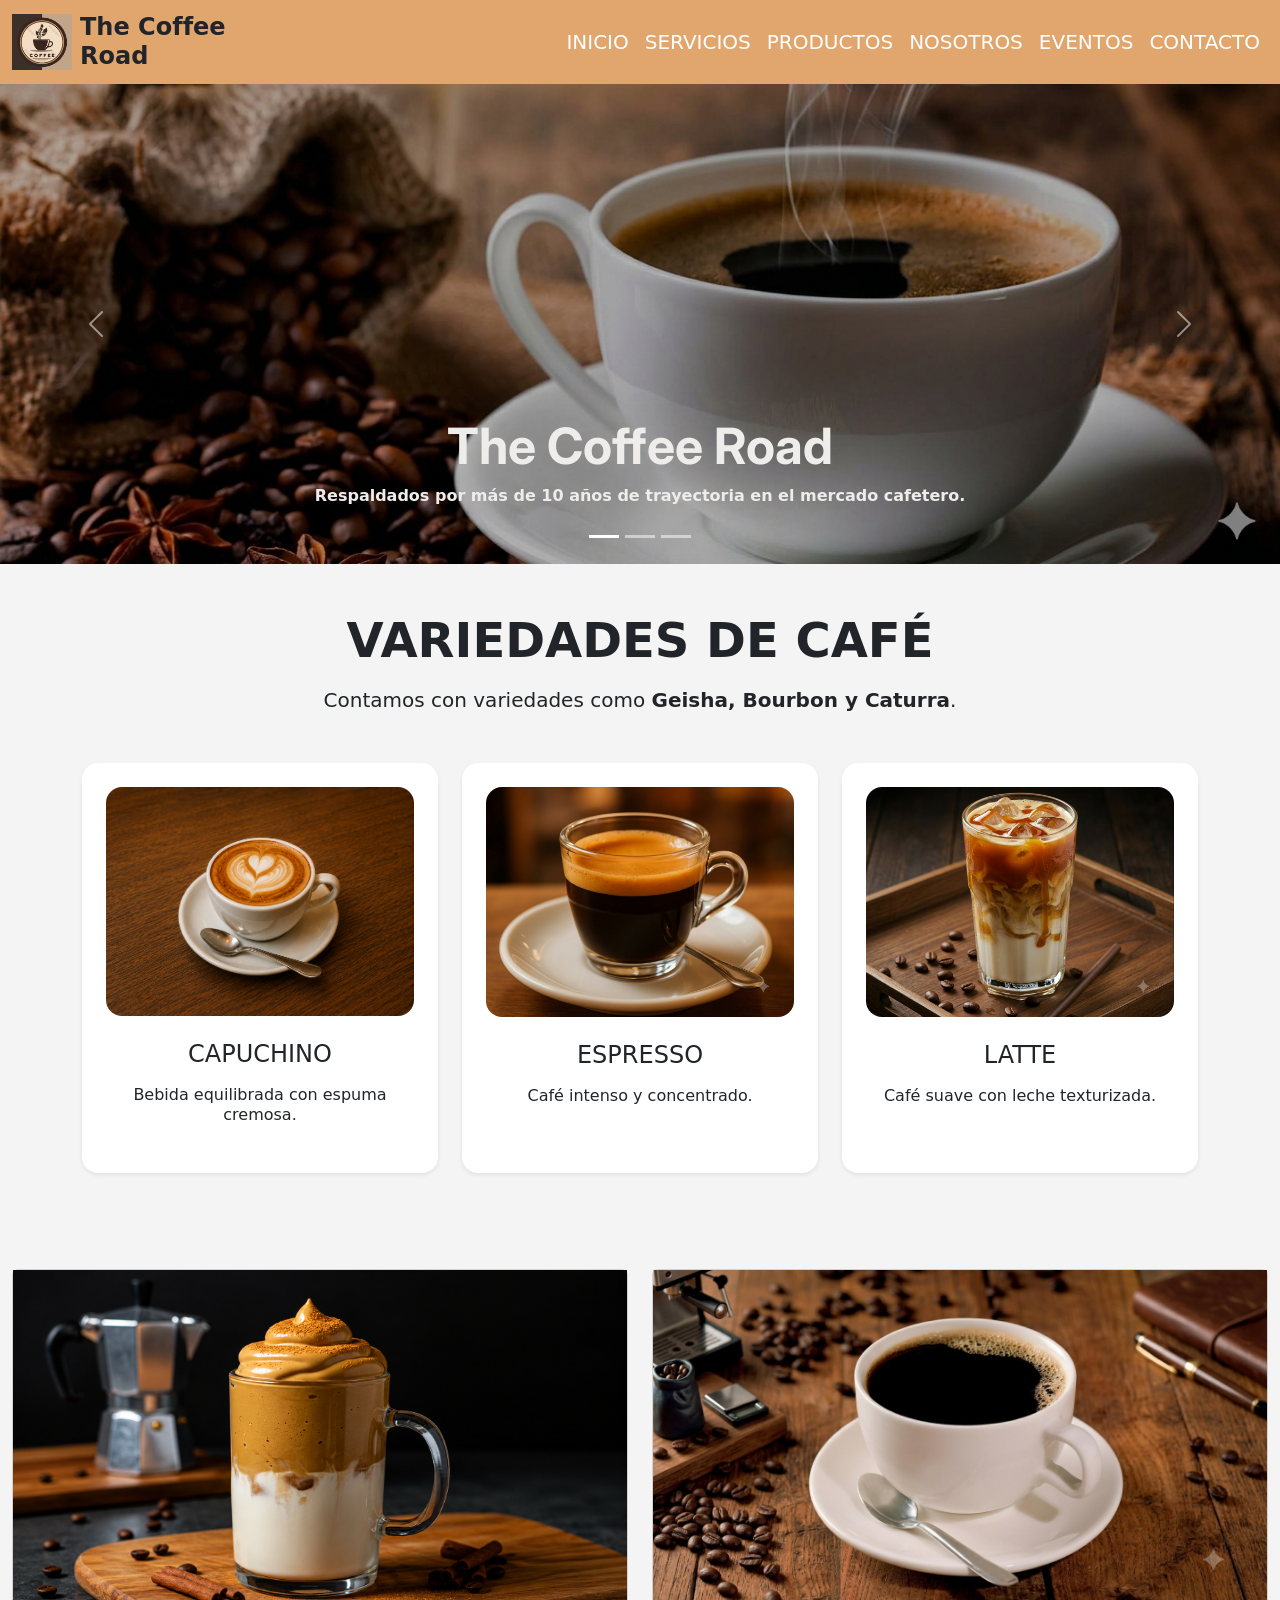
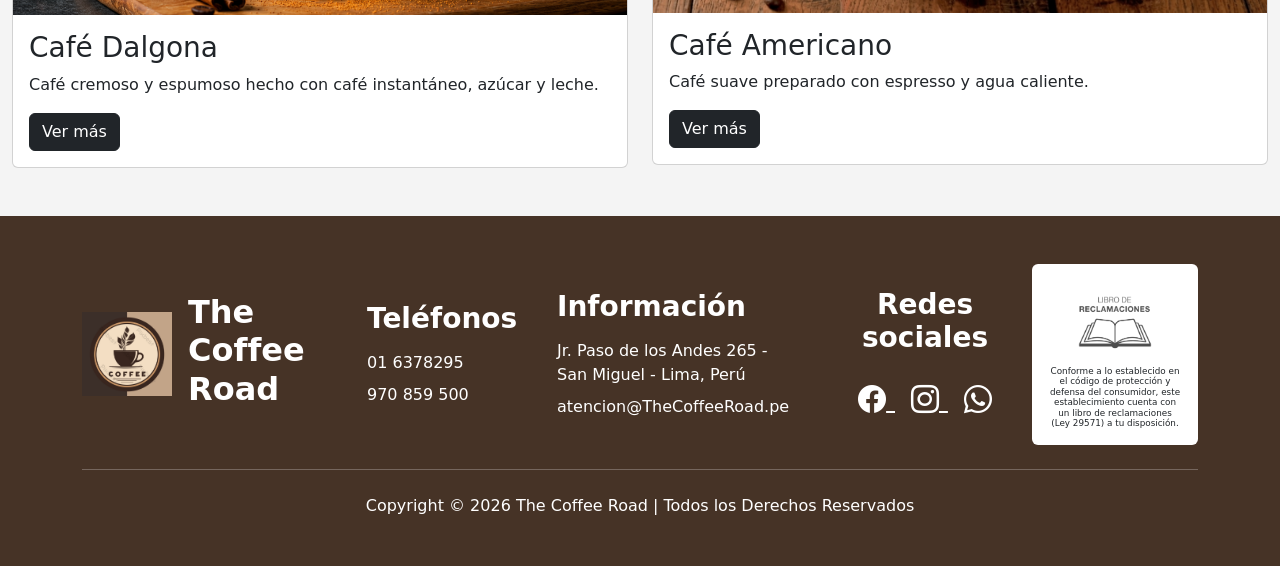
==== index.html @ ad785fb8 "mi primer comit" ====
<!DOCTYPE html>
<html lang="es-PE">
<head>
    <meta charset="UTF-8">
    <meta name="viewport" content="width=device-width, initial-scale=1.0">
    <title>The Coffee Road</title>
    <link rel="preconnect" href="https://fonts.googleapis.com">
    <link rel="preconnect" href="https://fonts.gstatic.com" crossorigin>
    <link href="https://fonts.googleapis.com/css2?family=Inter:ital,opsz,wght@0,14..32,100..900;1,14..32,100..900&family=Lobster&display=swap" rel="stylesheet">
    <link href="https://cdn.jsdelivr.net/npm/bootstrap@5.3.8/dist/css/bootstrap.min.css" rel="stylesheet" integrity="sha384-sRIl4kxILFvY47J16cr9ZwB07vP4J8+LH7qKQnuqkuIAvNWLzeN8tE5YBujZqJLB" crossorigin="anonymous">
    <link rel="stylesheet" href="https://cdn.jsdelivr.net/npm/bootstrap-icons@1.11.3/font/bootstrap-icons.min.css">
    <link rel="icon" href="images/logocafe.png">    
    <link rel="stylesheet" href="css/style.css">
</head>
<body>
<header class="cha-header">
<nav class="navbar navbar-expand-lg cha-bg-brown">
    <div class="container-fluid">
        <a class="navbar-brand d-flex align-items-center" href="#">
            <img src="images/logocafe.png" class="cha-img" alt="">
            <div class="ms-2">
                <h4 class="m-0 text-dark fw-bold">The Coffee</h4>
                <h4 class="m-0 text-dark fw-bold">Road</h4>
            </div>
        </a>
    <button class="navbar-toggler" type="button" data-bs-toggle="collapse" data-bs-target="#navbarNav" aria-controls="navbarNav" aria-expanded="false" aria-label="Toggle navigation">
    <span class="navbar-toggler-icon"></span>
    </button>
    <div class="collapse navbar-collapse" id="navbarNav">

    <ul class="navbar-nav ms-auto">
        <li class="nav-item">
        <a class="nav-link cha-nav-link" href="index.html">INICIO</a>
        </li>
        <li class="nav-item">
        <a class="nav-link cha-nav-link" href="servicios.html">SERVICIOS</a>
        </li>
        <li class="nav-item">
        <a class="nav-link cha-nav-link" href="productos.html">PRODUCTOS</a>
        </li>
        <li class="nav-item">
        <a class="nav-link cha-nav-link" href="nosotros.html">NOSOTROS</a>
        </li>
        <li class="nav-item">
        <a class="nav-link cha-nav-link" href="eventos.html">EVENTOS</a>
        </li>
        <li class="nav-item">
        <a class="nav-link cha-nav-link" href="contacto.html">CONTACTO</a>
        </li>
    </ul>
    </div>
    </div>
</nav>
</header>
<main>

<div id="carouselExampleCaptions" class="carousel slide">
    <div class="carousel-indicators">
    <button type="button" data-bs-target="#carouselExampleCaptions" data-bs-slide-to="0" class="active" aria-current="true" aria-label="Slide 1"></button>
    <button type="button" data-bs-target="#carouselExampleCaptions" data-bs-slide-to="1" aria-label="Slide 2"></button>
    <button type="button" data-bs-target="#carouselExampleCaptions" data-bs-slide-to="2" aria-label="Slide 3"></button>
    </div>
        <div class="carousel-inner">
            <div class="carousel-item active">
            <img src="images/CAFE1.png" class="d-block w-100" alt="...">
                <div class="carousel-caption d-none d-md-block">
                <h2 class="cha-inter cha-lead display-6 fw-bold">The Coffee Road</h2>
                <p class="cha-lead mb-3 fw-bold">Respaldados por más de 10 años de trayectoria en el mercado cafetero. </p>
                </div>
            </div>
            <div class="carousel-item">
            <img src="images/CAFE_DE_PORTADA.png" class="d-block w-100" alt="...">
                <div class="carousel-caption d-none d-md-block">
                <h2 class="cha-inter cha-lead display-6 fw-bold">The Coffee Road</h2>
                <p class="cha-lead mb-3 fw-bold">Nuestro café proviene de fincas seleccionadas en Jaén, Cajamarca, Perú. Realizamos un proceso de tostado artesanal.</p>
                </div>
            </div>
                <div class="carousel-item">
                    <img src="images/CAFE3.png" class="d-block w-100" alt="...">
                        <div class="carousel-caption d-none d-md-block">
                            <h2 class="cha-inter cha-lead display-6 fw-bold">The Coffee Road</h2>
                            <p class="cha-lead mb-3 fw-bold">Disfruta de café de especialidad acompañado de una propuesta gastronómica única.</p>
                        </div>
                </div>
            </div>
        <button class="carousel-control-prev" type="button" data-bs-target="#carouselExampleCaptions" data-bs-slide="prev">
        <span class="carousel-control-prev-icon" aria-hidden="true"></span>
        <span class="visually-hidden">Previous</span>
        </button>
        <button class="carousel-control-next" type="button" data-bs-target="#carouselExampleCaptions" data-bs-slide="next">
        <span class="carousel-control-next-icon" aria-hidden="true"></span>
        <span class="visually-hidden">Next</span>
        </button>
    </div>

    <section class="container py-5 text-center">

        <h1 class="display-5 text-uppercase fw-semibold mb-3">
            Variedades de Café
        </h1>        
        
        <p class="fs-5 mb-5">
            Contamos con variedades como <strong>Geisha, Bourbon y Caturra</strong>.
        </p>
        
        <div class="row g-4 justify-content-center">       
            <div class="col-12 col-md-6 col-lg-4 d-flex justify-content-center">
                <div class="card border-0 rounded-4 shadow-sm p-4 bg-white text-center" >
                    <img src="images/Cappuccino.png" class="card-img-top rounded-4 mb-4" alt="Capuchino" >
                    <div class="card-body p-0">
                        <h3 class="card-title text-uppercase mb-3 fs-4 fw-normal tracking-wide">
                            Capuchino
                        </h3>
                        <p class="card-text cha-text-muted  fs-6 lh-sm mb-4">
                            Bebida equilibrada con espuma cremosa.
                        </p>
                    </div>
                </div>
            </div>

            <div class="col-12 col-md-6 col-lg-4 d-flex justify-content-center">
                <div class="card border-0 rounded-4 shadow-sm p-4 bg-white text-center" >
                    <img src="images/expresso.png" class="card-img-top rounded-4 mb-4" alt="Espresso" >
                    <div class="card-body p-0">
                        <h3 class="card-title text-uppercase mb-3 fs-4 fw-normal" >
                            Espresso
                        </h3>
                        <p class="card-text cha-text-muted  fs-6 lh-sm mb-4">
                            Café intenso y concentrado.
                        </p>
                    </div>
                </div>
            </div>
            
            <div class="col-12 col-md-6 col-lg-4 d-flex justify-content-center">
                <div class="card border-0 rounded-4 shadow-sm p-4 bg-white text-center" >
                    <img src="images/latte.png" class="card-img-top rounded-4 mb-4" alt="Latte" >
                    <div class="card-body p-0">
                        <h3 class="card-title text-uppercase mb-3 fs-4 fw-normal" >
                            Latte
                        </h3>
                        <p class="card-text cha-text-muted  fs-6 lh-sm mb-4">
                            Café suave con leche texturizada.
                        </p>
                    </div>
                </div>
            </div>
        </div>
    </section>

    <div class="container-fluid py-5">
    <div class="row g-4">        
        <div class="col-md-6">
            <div class="card coffee-card">
                <img src="images/Dalgona.png" alt="Café Latte">
                <div class="card-body">
                    <h3 class="card-title">Café Dalgona</h3>
                    <p class="card-text">
                        Café cremoso y espumoso hecho con café instantáneo, azúcar y leche.
                    </p>
                    <a href="#" class="btn btn-dark">
                        Ver más
                    </a>
                </div>
            </div>
        </div>

        <div class="col-md-6">
            <div class="card coffee-card">
                <img src="images/Americano.png" alt="Café Especial">
                <div class="card-body">
                    <h3 class="card-title">Café Americano</h3>
                    <p class="card-text">
                        Café suave preparado con espresso y agua caliente.
                    </p>
                    <a href="#" class="btn btn-dark">
                        Ver más
                    </a>
                </div>
            </div>
        </div>
        </div>
        </div>
</main>

<footer class="cha-footer cha-dark-brown container-fluid py-5 text-white">
    <div class="container">
        <div class="row align-items-center gy-4">            
            <div class="col-lg-3 col-md-6">
                <div class="d-flex align-items-center">
                    <img src="images/logocafe.png" class="cha-img-fluid" width="90" alt="Logo">
                    <div class="ms-3">
                        <h2 class="fw-bold mb-0">The Coffee</h2>
                        <h2 class="fw-bold">Road</h2>
                    </div>
                </div>
            </div>

            <div class="col-lg-2 col-md-6">
                <h3 class="fw-bold mb-3">Teléfonos</h3>
                <p class="mb-2">01 6378295</p>
                <p class="mb-0">970 859 500</p>
            </div>

            <div class="col-lg-3 col-md-6">
                <h3 class="fw-bold mb-3">Información</h3>
                <p class="mb-2">
                    Jr. Paso de los Andes 265 -<br>
                    San Miguel - Lima, Perú
                </p>

                <p class="mb-0">
                    atencion@TheCoffeeRoad.pe
                </p>

            </div>

            <div class="col-lg-2 col-md-6 text-center">
                <h3 class="fw-bold mb-4">Redes sociales</h3>

                <a href="#" class="text-white fs-3 me-3">
                    <i class="bi bi-facebook"></i>
                </a>

                <a href="#" class="text-white fs-3 me-3">
                    <i class="bi bi-instagram"></i>
                </a>

                <a href="#" class="text-white fs-3">
                    <i class="bi bi-whatsapp"></i>
                </a>

            </div>
                <div class="col-lg-2 col-md-12 text-center">
                    <div class="bg-white text-dark p-3 rounded mx-auto">                
                        <img src="images/libro reclamaciones.png" alt="Código QR" class="cha-img-fluid my-2">
                        <p class="cha-text-muted mb-0" >
                            Conforme a lo establecido en el código de protección y defensa del consumidor, este establecimiento cuenta con un libro de reclamaciones (Ley 29571) a tu disposición.
                        </p>
                    </div>
                </div>
        </div>

        <hr class="my-4">
        <div class="text-center">
            <p class="mb-0">
                Copyright © 2026 The Coffee Road | Todos los Derechos Reservados
            </p>
        </div>

    </div>

</footer>

<script src="https://cdn.jsdelivr.net/npm/bootstrap@5.3.8/dist/js/bootstrap.bundle.min.js" integrity="sha384-FKyoEForCGlyvwx9Hj09JcYn3nv7wiPVlz7YYwJrWVcXK/BmnVDxM+D2scQbITxI" crossorigin="anonymous"></script>
<!--<script src="js/seguridad.js"></script>-->
<script src="js/app.js"></script>
</body>
</html>
---- css/style.css ----
body{
            background:#f4f4f4;
        }

.cha-img{
            width:60px;
        }
.cha-bg-brown{
    background-color: #e0a56bfa;
}

.cha-dark-brown {
    background-color: #463326;
}
.cha-img-fluid {
            width:90px;    
}
.cha-text-muted {
            font-size: 0.55rem; line-height: 1.2;
}
.cha-btn-danger {
            width: 32px; height: 32px;
}

.cha-lead{
    color: #eeedec;
}

.cha-inter{
    font-family: "Inter", sans-serif;
    font-size: 50px;
    font-style: normal;
}
.cha-btn-brown{    
    background-color: #463326
}
.cha-btn-outline-cafe {
    color: #6F4E37;
    border-color: #6F4E37;
    background-color: transparent;
}
    /* Efecto al pasar el mouse por encima */
.cha-btn-outline-cafe:hover {
    background-color: #6F4E37;
    color: #ffffff;
}
.cha-nav-link{
        font-size: 20px;
    text-transform: uppercase;
    color: white;
    &:hover{
    color: #490101;
    }
}
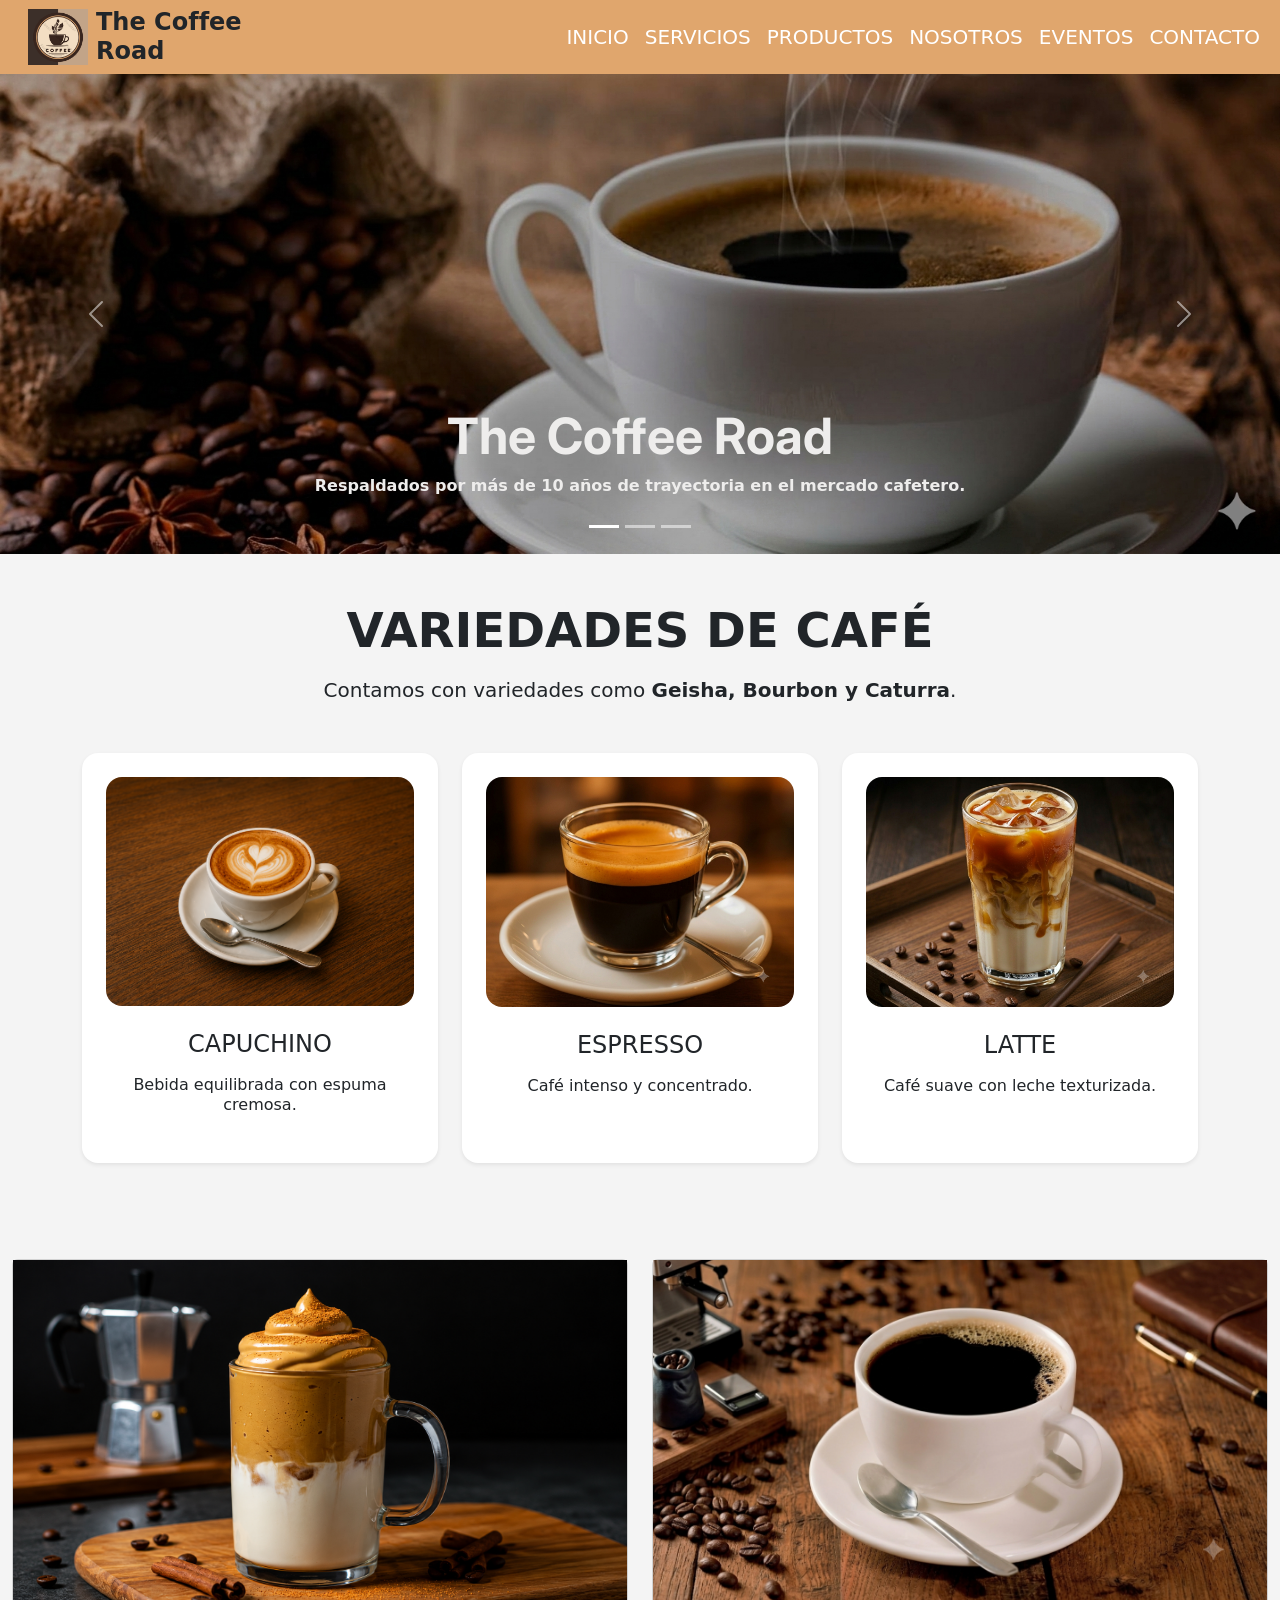
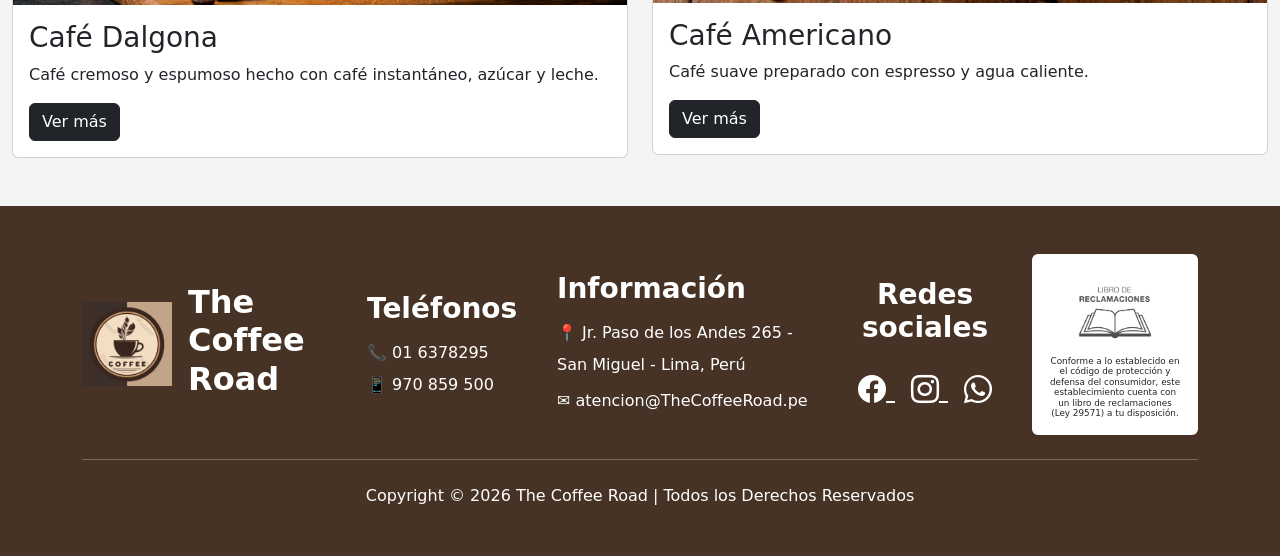
==== commit 60f3d662: "mi primer comit act." ====
--- a/index.html
+++ b/index.html
@@ -17,7 +17,7 @@
 <nav class="navbar navbar-expand-lg cha-bg-brown">
     <div class="container-fluid">
         <a class="navbar-brand d-flex align-items-center" href="#">
-            <img src="images/logocafe.png" class="cha-img" alt="">
+            <a href='/'><img src="images/logocafe.png" class="cha-img" alt=""></a>
             <div class="ms-2">
                 <h4 class="m-0 text-dark fw-bold">The Coffee</h4>
                 <h4 class="m-0 text-dark fw-bold">Road</h4>
@@ -105,7 +105,7 @@
         
         <div class="row g-4 justify-content-center">       
             <div class="col-12 col-md-6 col-lg-4 d-flex justify-content-center">
-                <div class="card border-0 rounded-4 shadow-sm p-4 bg-white text-center" >
+                <article class="card border-0 rounded-4 shadow-sm p-4 bg-white text-center" >
                     <img src="images/Cappuccino.png" class="card-img-top rounded-4 mb-4" alt="Capuchino" >
                     <div class="card-body p-0">
                         <h3 class="card-title text-uppercase mb-3 fs-4 fw-normal tracking-wide">
@@ -115,11 +115,11 @@
                             Bebida equilibrada con espuma cremosa.
                         </p>
                     </div>
-                </div>
+                </article>
             </div>
 
             <div class="col-12 col-md-6 col-lg-4 d-flex justify-content-center">
-                <div class="card border-0 rounded-4 shadow-sm p-4 bg-white text-center" >
+                <article class="card border-0 rounded-4 shadow-sm p-4 bg-white text-center" >
                     <img src="images/expresso.png" class="card-img-top rounded-4 mb-4" alt="Espresso" >
                     <div class="card-body p-0">
                         <h3 class="card-title text-uppercase mb-3 fs-4 fw-normal" >
@@ -129,11 +129,11 @@
                             Café intenso y concentrado.
                         </p>
                     </div>
-                </div>
+                </article>
             </div>
             
             <div class="col-12 col-md-6 col-lg-4 d-flex justify-content-center">
-                <div class="card border-0 rounded-4 shadow-sm p-4 bg-white text-center" >
+                <article class="card border-0 rounded-4 shadow-sm p-4 bg-white text-center" >
                     <img src="images/latte.png" class="card-img-top rounded-4 mb-4" alt="Latte" >
                     <div class="card-body p-0">
                         <h3 class="card-title text-uppercase mb-3 fs-4 fw-normal" >
@@ -143,7 +143,7 @@
                             Café suave con leche texturizada.
                         </p>
                     </div>
-                </div>
+                </article>
             </div>
         </div>
     </section>
@@ -151,7 +151,7 @@
     <div class="container-fluid py-5">
     <div class="row g-4">        
         <div class="col-md-6">
-            <div class="card coffee-card">
+            <article class="card coffee-card">
                 <img src="images/Dalgona.png" alt="Café Latte">
                 <div class="card-body">
                     <h3 class="card-title">Café Dalgona</h3>
@@ -162,11 +162,11 @@
                         Ver más
                     </a>
                 </div>
-            </div>
+            </article>
         </div>
 
         <div class="col-md-6">
-            <div class="card coffee-card">
+            <article class="card coffee-card">
                 <img src="images/Americano.png" alt="Café Especial">
                 <div class="card-body">
                     <h3 class="card-title">Café Americano</h3>
@@ -177,7 +177,7 @@
                         Ver más
                     </a>
                 </div>
-            </div>
+            </article>
         </div>
         </div>
         </div>
@@ -198,38 +198,31 @@
 
             <div class="col-lg-2 col-md-6">
                 <h3 class="fw-bold mb-3">Teléfonos</h3>
-                <p class="mb-2">01 6378295</p>
-                <p class="mb-0">970 859 500</p>
-            </div>
-
+                <p class="mb-2">📞 01 6378295</p>
+                <p class="mb-0">📱 970 859 500</p>
+            </div>
             <div class="col-lg-3 col-md-6">
                 <h3 class="fw-bold mb-3">Información</h3>
                 <p class="mb-2">
-                    Jr. Paso de los Andes 265 -<br>
+                    📍 Jr. Paso de los Andes 265 -</p>
+                <p class="mb-2">    
                     San Miguel - Lima, Perú
                 </p>
-
-                <p class="mb-0">
-                    atencion@TheCoffeeRoad.pe
+                <p class="cha-text-email mb-0">
+                    <a href="mailto:tu-correo@://outlook.com.">✉ atencion@TheCoffeeRoad.pe </a>
                 </p>
-
-            </div>
-
+            </div>
             <div class="col-lg-2 col-md-6 text-center">
                 <h3 class="fw-bold mb-4">Redes sociales</h3>
-
-                <a href="#" class="text-white fs-3 me-3">
+                <a href="https://www.facebook.com/" class="text-white fs-3 me-3">
                     <i class="bi bi-facebook"></i>
                 </a>
-
-                <a href="#" class="text-white fs-3 me-3">
+                <a href="https://www.instagram.com/" class="text-white fs-3 me-3">
                     <i class="bi bi-instagram"></i>
                 </a>
-
-                <a href="#" class="text-white fs-3">
+                <a href="https://api.whatsapp.com/" class="text-white fs-3">
                     <i class="bi bi-whatsapp"></i>
                 </a>
-
             </div>
                 <div class="col-lg-2 col-md-12 text-center">
                     <div class="bg-white text-dark p-3 rounded mx-auto">                
@@ -247,13 +240,10 @@
                 Copyright © 2026 The Coffee Road | Todos los Derechos Reservados
             </p>
         </div>
-
-    </div>
-
+    </div>
 </footer>
 
 <script src="https://cdn.jsdelivr.net/npm/bootstrap@5.3.8/dist/js/bootstrap.bundle.min.js" integrity="sha384-FKyoEForCGlyvwx9Hj09JcYn3nv7wiPVlz7YYwJrWVcXK/BmnVDxM+D2scQbITxI" crossorigin="anonymous"></script>
-<!--<script src="js/seguridad.js"></script>-->
-<script src="js/app.js"></script>
+
 </body>
-</html>+</html>
--- a/css/style.css
+++ b/css/style.css
@@ -1,7 +1,7 @@
 body{
             background:#f4f4f4;
         }
-
+/* nav */
 .cha-img{
             width:60px;
         }
@@ -9,41 +9,6 @@
     background-color: #e0a56bfa;
 }
 
-.cha-dark-brown {
-    background-color: #463326;
-}
-.cha-img-fluid {
-            width:90px;    
-}
-.cha-text-muted {
-            font-size: 0.55rem; line-height: 1.2;
-}
-.cha-btn-danger {
-            width: 32px; height: 32px;
-}
-
-.cha-lead{
-    color: #eeedec;
-}
-
-.cha-inter{
-    font-family: "Inter", sans-serif;
-    font-size: 50px;
-    font-style: normal;
-}
-.cha-btn-brown{    
-    background-color: #463326
-}
-.cha-btn-outline-cafe {
-    color: #6F4E37;
-    border-color: #6F4E37;
-    background-color: transparent;
-}
-    /* Efecto al pasar el mouse por encima */
-.cha-btn-outline-cafe:hover {
-    background-color: #6F4E37;
-    color: #ffffff;
-}
 .cha-nav-link{
         font-size: 20px;
     text-transform: uppercase;
@@ -51,4 +16,50 @@
     &:hover{
     color: #490101;
     }
-}+}
+/*footer*/
+.cha-dark-brown {
+    background-color: #463326;
+}
+.cha-text-email{     
+    color:#ccc; 
+    line-height:2; 
+    list-style:none;
+    a{ 
+    text-decoration:none; 
+    color:#ffffff; 
+    }
+}
+/*tamaño del logocafe*/
+.cha-img-fluid {
+            width:90px;    
+}
+/*texto fuente*/
+.cha-text-muted {
+            font-size: 0.55rem; line-height: 1.2;
+}
+/*color del parrafo*/
+.cha-lead{
+    color: #eeedec;
+}
+/*tamaño del titulo*/
+.cha-inter{
+    font-family: "Inter", sans-serif;
+    font-size: 50px;
+    font-style: normal;
+}
+/*boton de contacto*/
+.cha-btn-brown{    
+    background-color: #463326
+}
+/*boton de modal*/
+.cha-btn-outline {
+    color: #6F4E37;
+    border-color: #6F4E37;
+    background-color: transparent;
+}
+    /* Efecto al pasar el mouse por encima */
+.cha-btn-outline:hover {
+    background-color: #6F4E37;
+    color: #ffffff;
+}
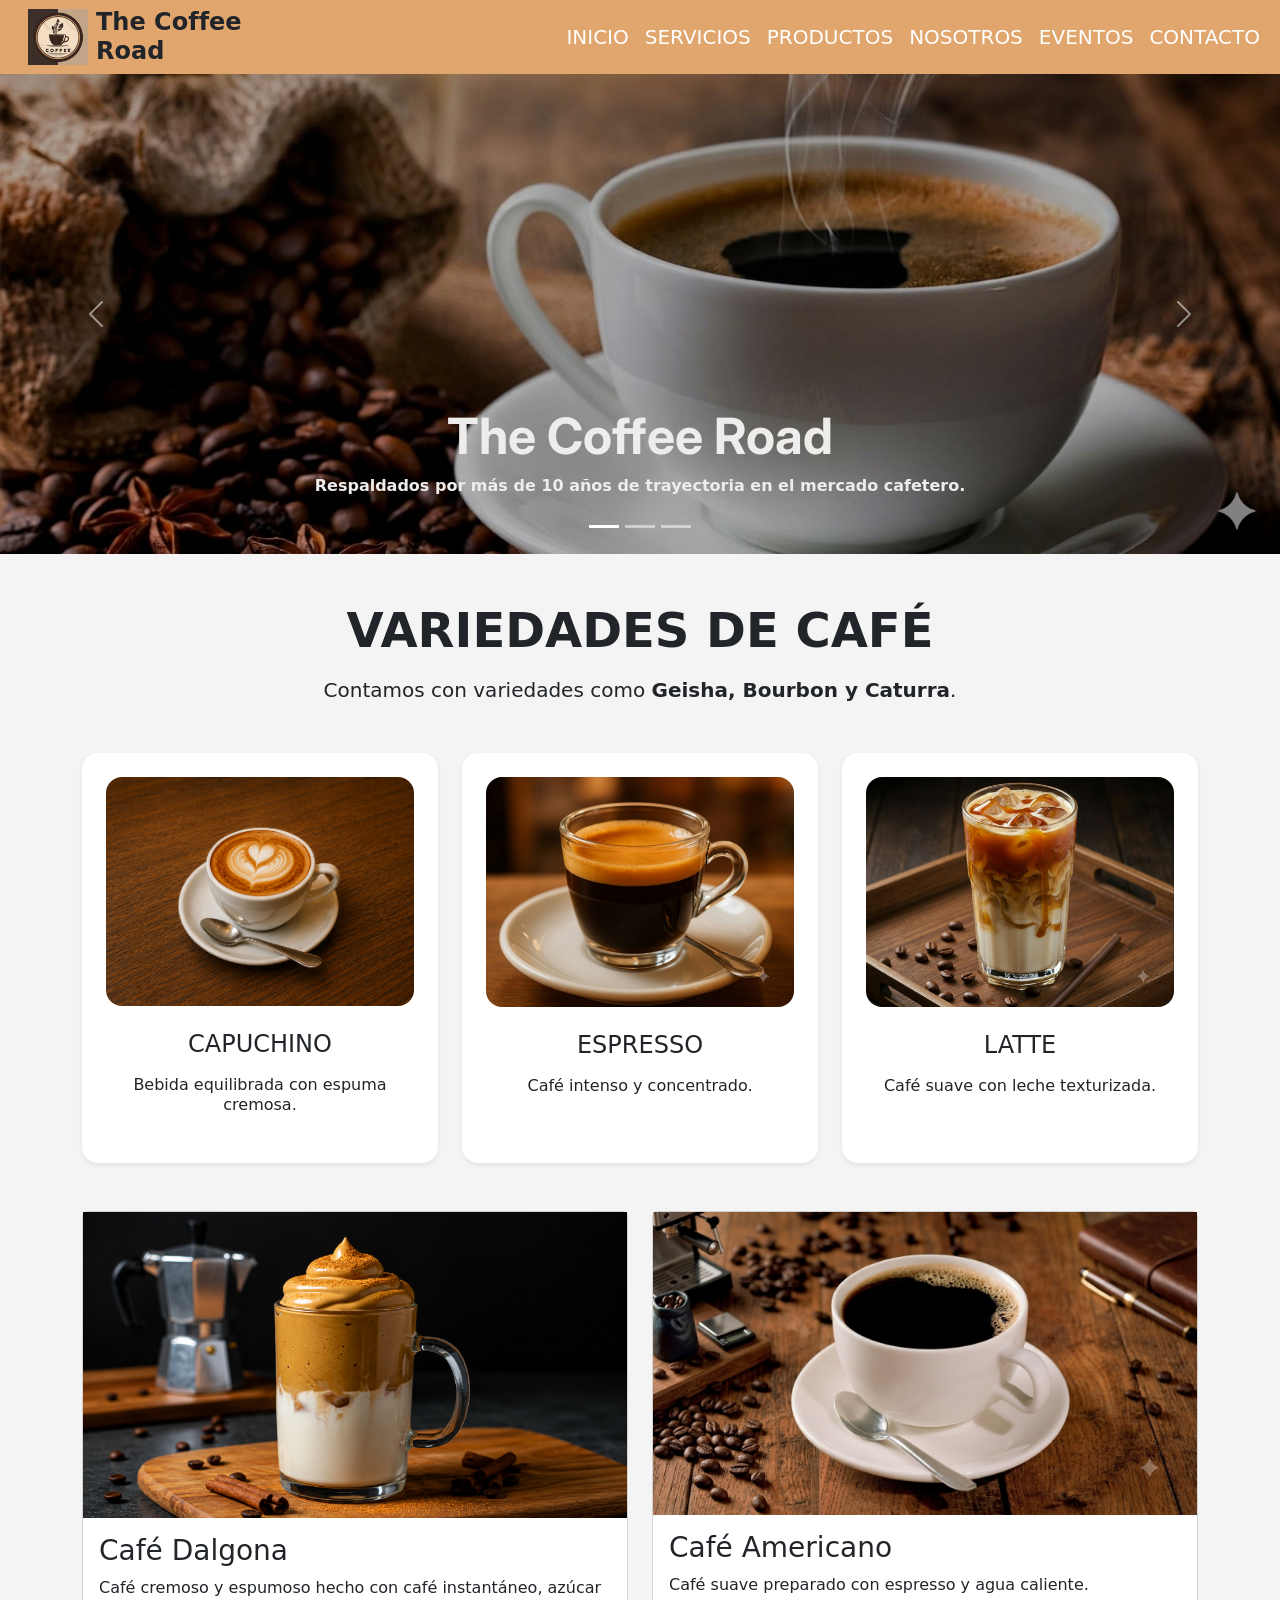
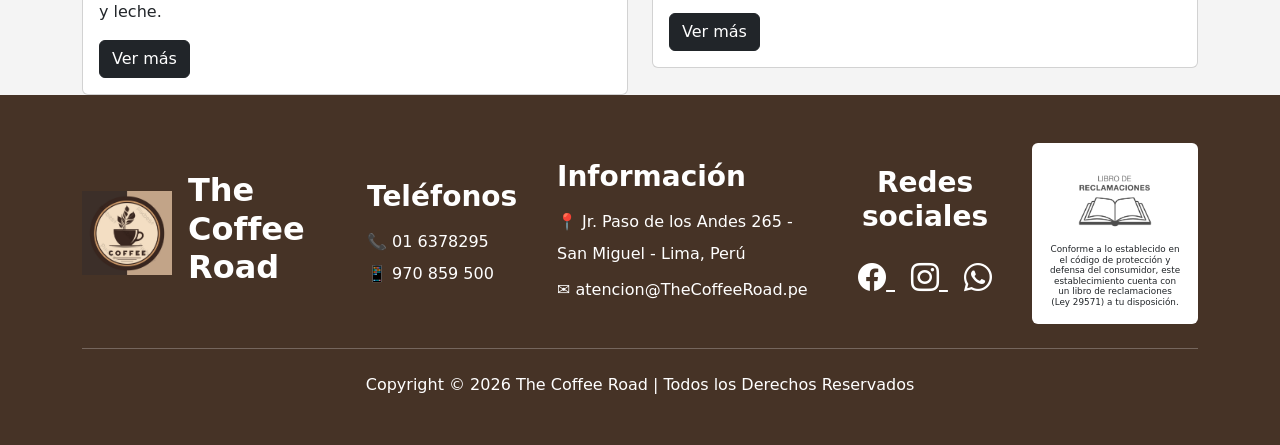
==== commit 5c438fba: "mi primer comit actual" ====
--- a/index.html
+++ b/index.html
@@ -148,7 +148,7 @@
         </div>
     </section>
 
-    <div class="container-fluid py-5">
+    <div class="container">
     <div class="row g-4">        
         <div class="col-md-6">
             <article class="card coffee-card">
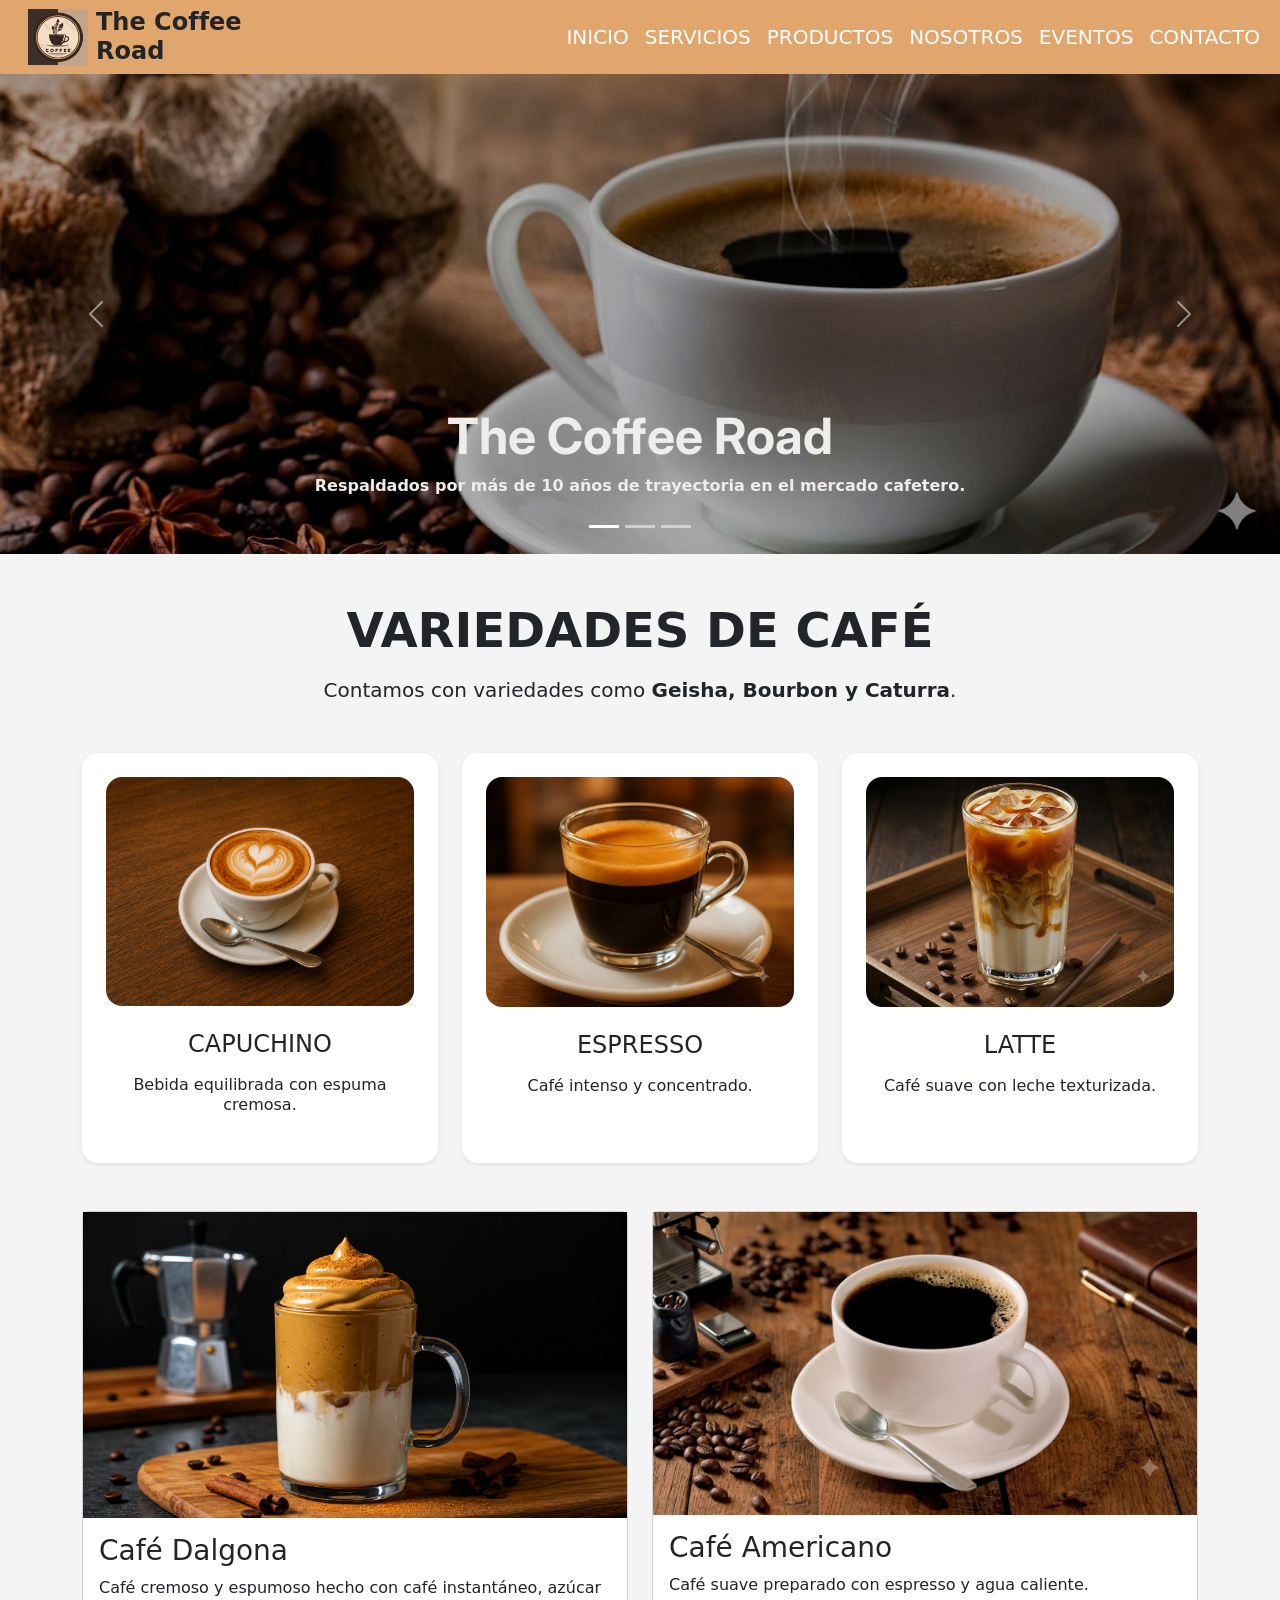
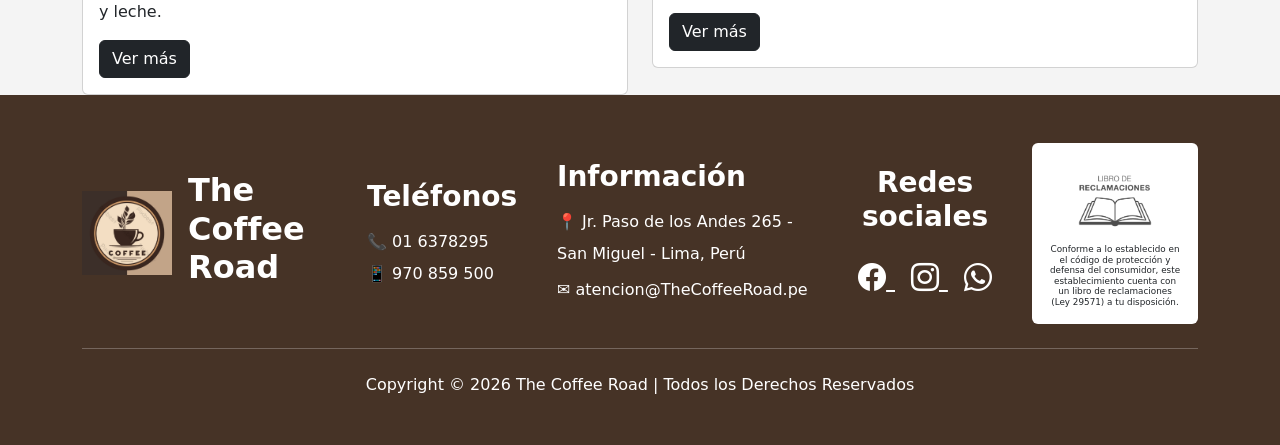
==== commit fe5f980f: "mi primer comit actual" ====
--- a/index.html
+++ b/index.html
@@ -17,7 +17,7 @@
 <nav class="navbar navbar-expand-lg cha-bg-brown">
     <div class="container-fluid">
         <a class="navbar-brand d-flex align-items-center" href="#">
-            <a href='/'><img src="images/logocafe.png" class="cha-img" alt=""></a>
+            <a href='/'><img src="images/logocafe.jpg" class="cha-img" alt=""></a>
             <div class="ms-2">
                 <h4 class="m-0 text-dark fw-bold">The Coffee</h4>
                 <h4 class="m-0 text-dark fw-bold">Road</h4>
@@ -62,21 +62,21 @@
     </div>
         <div class="carousel-inner">
             <div class="carousel-item active">
-            <img src="images/CAFE1.png" class="d-block w-100" alt="...">
+            <img src="images/CAFE1.jpg" class="d-block w-100" alt="...">
                 <div class="carousel-caption d-none d-md-block">
                 <h2 class="cha-inter cha-lead display-6 fw-bold">The Coffee Road</h2>
                 <p class="cha-lead mb-3 fw-bold">Respaldados por más de 10 años de trayectoria en el mercado cafetero. </p>
                 </div>
             </div>
             <div class="carousel-item">
-            <img src="images/CAFE_DE_PORTADA.png" class="d-block w-100" alt="...">
+            <img src="images/CAFE_DE_PORTADA.jpg" class="d-block w-100" alt="...">
                 <div class="carousel-caption d-none d-md-block">
                 <h2 class="cha-inter cha-lead display-6 fw-bold">The Coffee Road</h2>
                 <p class="cha-lead mb-3 fw-bold">Nuestro café proviene de fincas seleccionadas en Jaén, Cajamarca, Perú. Realizamos un proceso de tostado artesanal.</p>
                 </div>
             </div>
                 <div class="carousel-item">
-                    <img src="images/CAFE3.png" class="d-block w-100" alt="...">
+                    <img src="images/CAFE3.jpg" class="d-block w-100" alt="...">
                         <div class="carousel-caption d-none d-md-block">
                             <h2 class="cha-inter cha-lead display-6 fw-bold">The Coffee Road</h2>
                             <p class="cha-lead mb-3 fw-bold">Disfruta de café de especialidad acompañado de una propuesta gastronómica única.</p>
@@ -106,7 +106,7 @@
         <div class="row g-4 justify-content-center">       
             <div class="col-12 col-md-6 col-lg-4 d-flex justify-content-center">
                 <article class="card border-0 rounded-4 shadow-sm p-4 bg-white text-center" >
-                    <img src="images/Cappuccino.png" class="card-img-top rounded-4 mb-4" alt="Capuchino" >
+                    <img src="images/Cappuccino.jpg" class="card-img-top rounded-4 mb-4" alt="Capuchino" >
                     <div class="card-body p-0">
                         <h3 class="card-title text-uppercase mb-3 fs-4 fw-normal tracking-wide">
                             Capuchino
@@ -120,7 +120,7 @@
 
             <div class="col-12 col-md-6 col-lg-4 d-flex justify-content-center">
                 <article class="card border-0 rounded-4 shadow-sm p-4 bg-white text-center" >
-                    <img src="images/expresso.png" class="card-img-top rounded-4 mb-4" alt="Espresso" >
+                    <img src="images/expresso.jpg" class="card-img-top rounded-4 mb-4" alt="Espresso" >
                     <div class="card-body p-0">
                         <h3 class="card-title text-uppercase mb-3 fs-4 fw-normal" >
                             Espresso
@@ -134,7 +134,7 @@
             
             <div class="col-12 col-md-6 col-lg-4 d-flex justify-content-center">
                 <article class="card border-0 rounded-4 shadow-sm p-4 bg-white text-center" >
-                    <img src="images/latte.png" class="card-img-top rounded-4 mb-4" alt="Latte" >
+                    <img src="images/latte.jpg" class="card-img-top rounded-4 mb-4" alt="Latte" >
                     <div class="card-body p-0">
                         <h3 class="card-title text-uppercase mb-3 fs-4 fw-normal" >
                             Latte
@@ -152,7 +152,7 @@
     <div class="row g-4">        
         <div class="col-md-6">
             <article class="card coffee-card">
-                <img src="images/Dalgona.png" alt="Café Latte">
+                <img src="images/Dalgona.jpg" alt="Café Latte">
                 <div class="card-body">
                     <h3 class="card-title">Café Dalgona</h3>
                     <p class="card-text">
@@ -167,7 +167,7 @@
 
         <div class="col-md-6">
             <article class="card coffee-card">
-                <img src="images/Americano.png" alt="Café Especial">
+                <img src="images/Americano.jpg" alt="Café Especial">
                 <div class="card-body">
                     <h3 class="card-title">Café Americano</h3>
                     <p class="card-text">
@@ -188,7 +188,7 @@
         <div class="row align-items-center gy-4">            
             <div class="col-lg-3 col-md-6">
                 <div class="d-flex align-items-center">
-                    <img src="images/logocafe.png" class="cha-img-fluid" width="90" alt="Logo">
+                    <img src="images/logocafe.jpg" class="cha-img-fluid" width="90" alt="Logo">
                     <div class="ms-3">
                         <h2 class="fw-bold mb-0">The Coffee</h2>
                         <h2 class="fw-bold">Road</h2>
